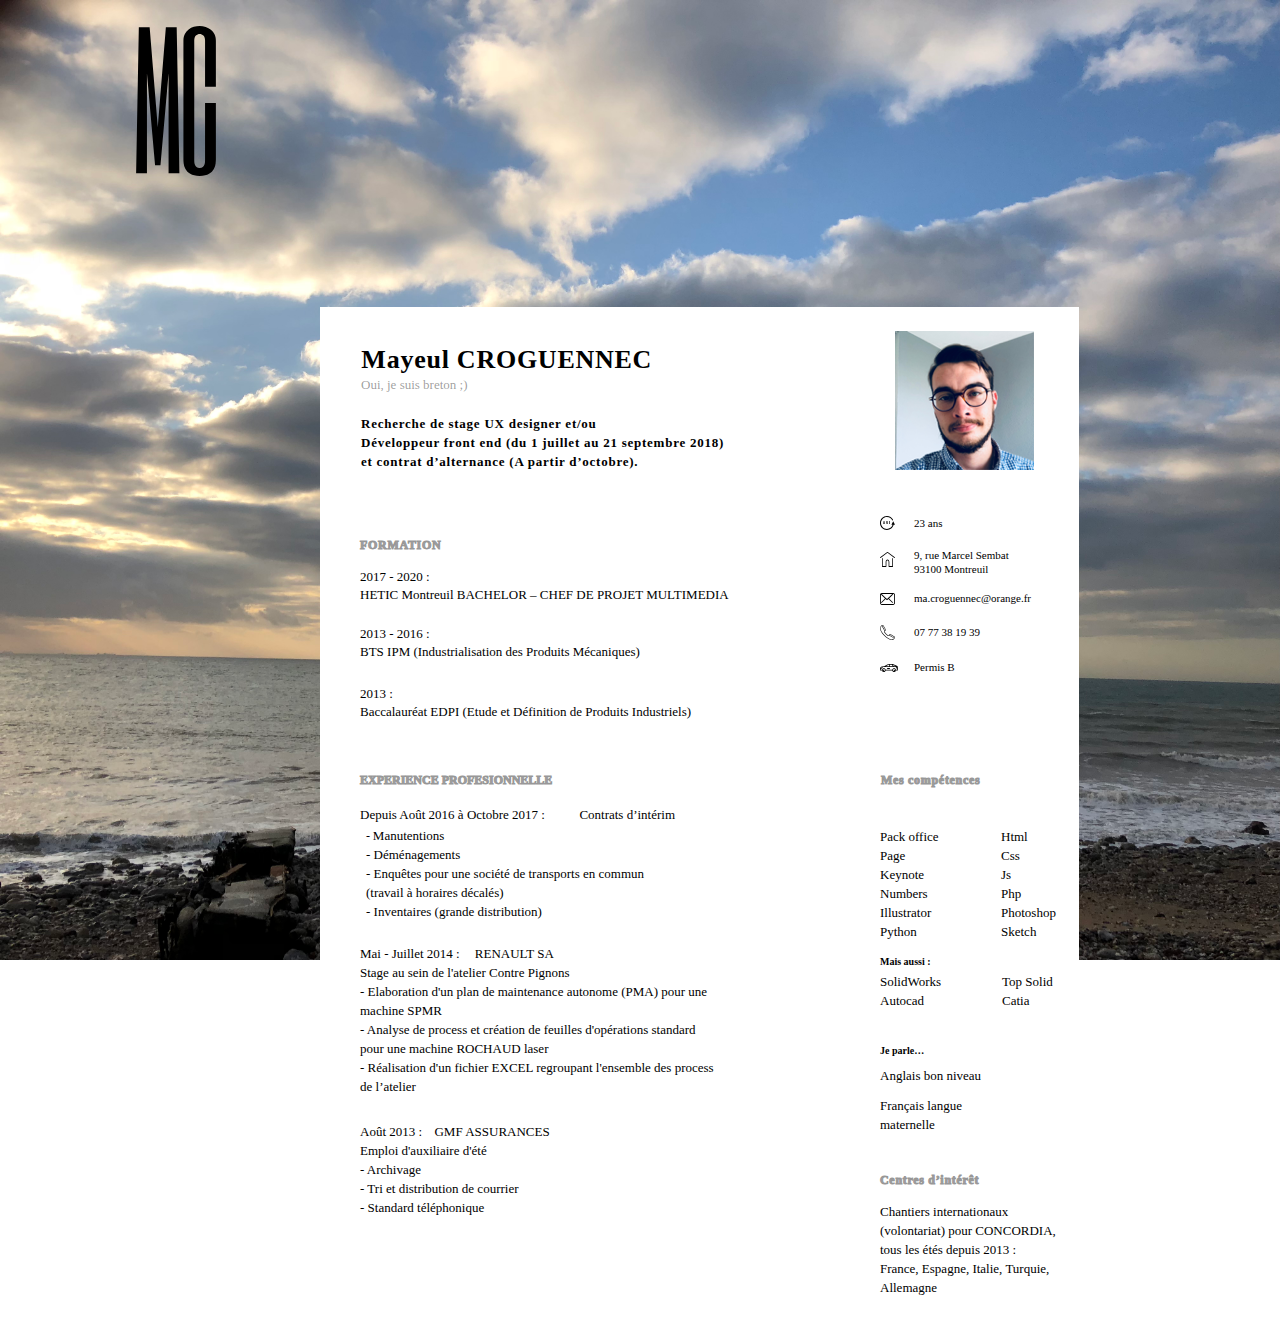
==== CV.html @ ec61d665 "hello portfolio" ====
<!DOCTYPE html>
<html>
  <head>
    <link rel="stylesheet" href="css/style_CV.css">
    <link rel="stylesheet" href="css/reset.css">
    <meta charset="utf-8">
    <title>CV</title>

  </head>
  <body>

    <div class="home_tardis">
      <div class="img2">
        <a href="index.html"><img src="images/MC.svg" alt="tardis" href="index.html"></a>
      </div>
    </div>

    <div class="main_container">
        <div class="img1">
          <img src="images/CV2018(V3).svg" alt="cv">
        </div>

    </div>


  </body>
</html>
---- css/style_CV.css ----
html{
  font-size: 62.5%;
}

body {
  font-family: 'orbitron';
  color: #000;
  height: 100vh;
  background-image: url(background.png);
  background-attachment:fixed;
  background-repeat:no-repeat;
  background-size: cover;
}

.main_container {
  margin-top: 10%;
}

.cv {
  display: flex;
  align-items: center;
  justify-content: center;
  margin-top: 10%;
}



.img1 {
  width: 100%;
  margin-left: 25%;
}

.home_tardis {
  z-index: 1000;
  width: 10rem;
  margin-top: 2%;
  margin-left: 2%;
  float: inherit;
}




@media (min-width: 1439px) {
  .main_container {
    margin-top: 0%;
  }
*/
}
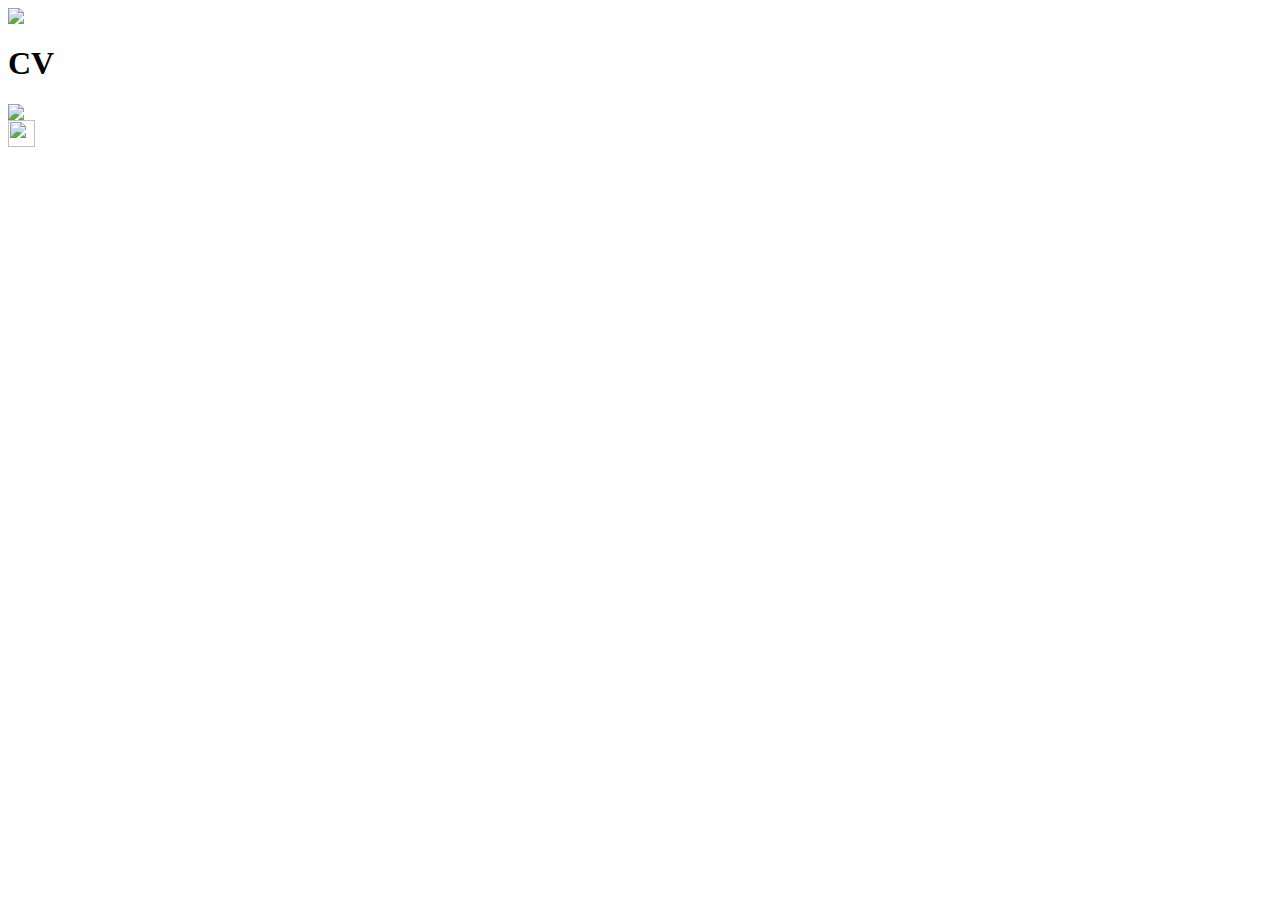
==== commit addf3030: "V2.1" ====
--- a/CV.html
+++ b/CV.html
@@ -1,27 +1,28 @@
-<!DOCTYPE html>
 <html>
   <head>
-    <link rel="stylesheet" href="css/style_CV.css">
-    <link rel="stylesheet" href="css/reset.css">
-    <meta charset="utf-8">
-    <title>CV</title>
+    <meta charset="UTF-8">
+    <meta name="viewport" content="width=device-width, initial-scale=1.0">
+    <meta http-equiv="X-UA-Compatible" content="ie=edge">
+    <link href="https://use.fontawesome.com/releases/v5.0.6/css/all.css" rel="stylesheet">
+    <title>Mayeul Croguennec</title>
+  <link rel="stylesheet" href="/Compilator.d20bdeea.css"></head>
+    <body>
 
-  </head>
-  <body>
-
-    <div class="home_tardis">
-      <div class="img2">
-        <a href="index.html"><img src="images/MC.svg" alt="tardis" href="index.html"></a>
-      </div>
-    </div>
-
-    <div class="main_container">
-        <div class="img1">
-          <img src="images/CV2018(V3).svg" alt="cv">
+        <div class="CV-page">
+        <a href="/index.html" class="iconleCV">
+          <img src="/cv.7fd4ae5d.svg">
+        </a>
+        <h1>CV</h1>
+        <div></div>
         </div>
-
-    </div>
-
-
-  </body>
+        <div class="CVlebody">
+          <div class="CVImage">
+            <a href="/__/design/Image/CV_Croguennec.pdf"><img src="/CV_Croguennec.jpg"></a>
+          </div>
+        </div>
+        <div class="cerclebasP">
+          <img src="/cv.7fd4ae5d.svg" class="iconcvbas" width="27,53px" height="27,53px">
+        </div>
+        <script src="/Compilator.d20bdeea.js"></script>
+    </body>
 </html>
